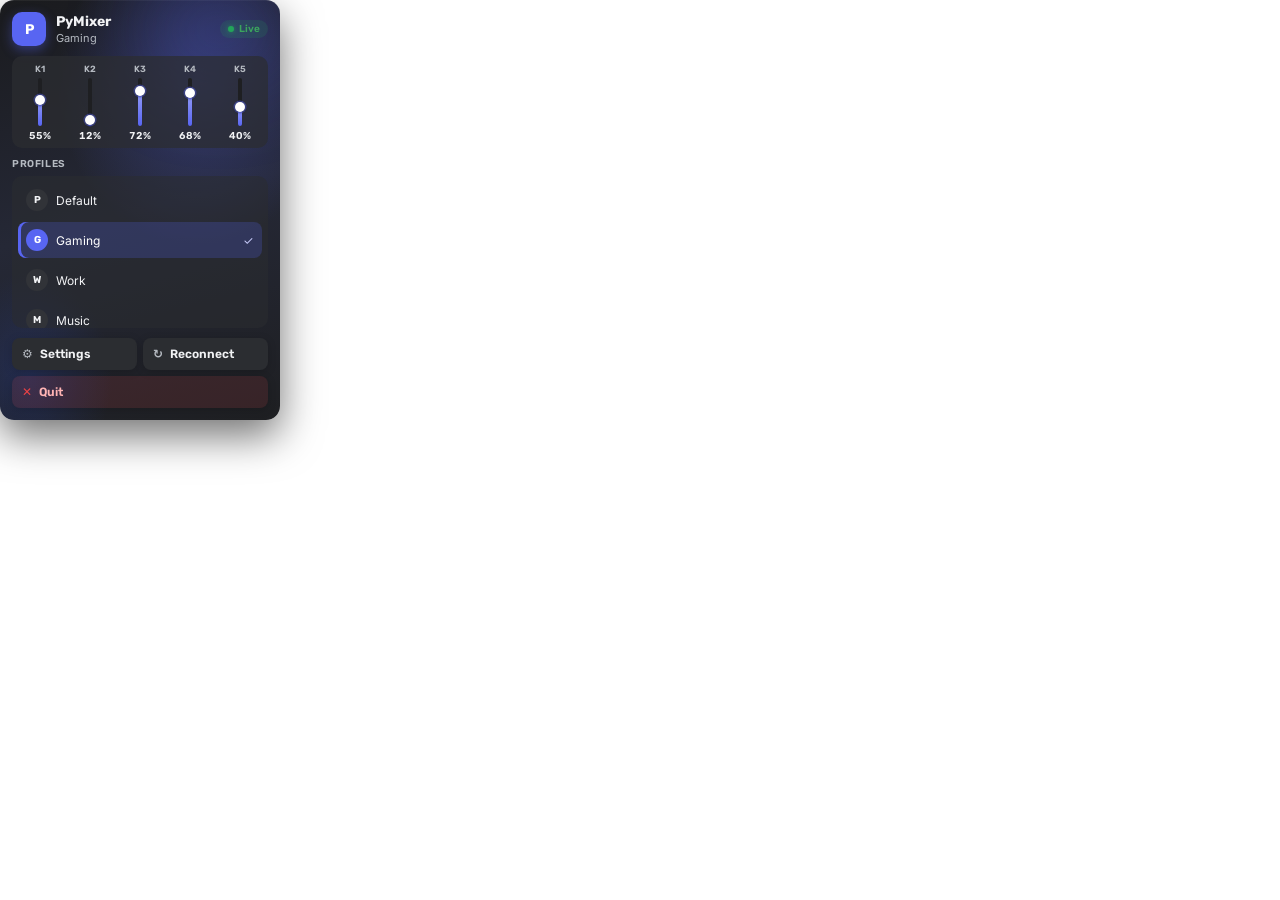
==== PyMixer/ui/tray_popup.html @ 5d304ef1 "Add Discord-dark tray popup, icon, and native menu fallback Left-click opens a frameless pywebview p" ====
<!DOCTYPE html>
<html lang="en">
<head>
  <meta charset="utf-8" />
  <meta name="viewport" content="width=device-width, initial-scale=1" />
  <title>PyMixer</title>
  <link rel="stylesheet" href="fonts.css" />
  <link rel="stylesheet" href="tray_popup.css" />
</head>
<body>
  <div class="popup" id="popup">
    <div class="blob"></div>
    <header class="head">
      <div class="mark">P</div>
      <div class="titles">
        <div class="name">PyMixer</div>
        <div class="profile" id="active-profile">Default</div>
      </div>
      <div class="pill" id="status-pill"><span class="dot"></span><span id="status-text">…</span></div>
    </header>

    <section class="levels" id="levels" aria-label="Live levels"></section>

    <section class="profiles">
      <div class="sec">Profiles</div>
      <div class="plist" id="profiles"></div>
    </section>

    <nav class="actions">
      <button type="button" class="act" id="btn-settings"><span class="g">⚙</span> Settings</button>
      <button type="button" class="act" id="btn-reconnect"><span class="g">↻</span> Reconnect</button>
      <button type="button" class="act danger" id="btn-quit"><span class="g">✕</span> Quit</button>
    </nav>
  </div>
  <script src="tray_popup.js"></script>
</body>
</html>
---- PyMixer/ui/fonts.css ----
@font-face {
  font-family: 'Inter';
  font-style: normal;
  font-weight: 400;
  font-display: swap;
  src: url(fonts/f2.ttf) format('truetype');
}
@font-face {
  font-family: 'Inter';
  font-style: normal;
  font-weight: 500;
  font-display: swap;
  src: url(fonts/f1.ttf) format('truetype');
}
@font-face {
  font-family: 'Inter';
  font-style: normal;
  font-weight: 600;
  font-display: swap;
  src: url(fonts/f0.ttf) format('truetype');
}
@font-face {
  font-family: 'Rubik';
  font-style: normal;
  font-weight: 400;
  font-display: swap;
  src: url(fonts/f5.ttf) format('truetype');
}
@font-face {
  font-family: 'Rubik';
  font-style: normal;
  font-weight: 500;
  font-display: swap;
  src: url(fonts/f6.ttf) format('truetype');
}
@font-face {
  font-family: 'Rubik';
  font-style: normal;
  font-weight: 600;
  font-display: swap;
  src: url(fonts/f3.ttf) format('truetype');
}
@font-face {
  font-family: 'Rubik';
  font-style: normal;
  font-weight: 700;
  font-display: swap;
  src: url(fonts/f4.ttf) format('truetype');
}
---- PyMixer/ui/tray_popup.css ----
* { box-sizing: border-box; margin: 0; padding: 0; }
:root {
  --rubik: "Rubik", system-ui, sans-serif;
  --inter: "Inter", system-ui, sans-serif;
  --deep: #1E1F22;
  --panel: #2B2D31;
  --base: #313338;
  --elev: #383A40;
  --blurple: #5865F2;
  --green: #23A55A;
  --text: #F2F3F5;
  --muted: #B5BAC1;
  --danger: #ed4245;
}
html, body {
  width: 100%; height: 100%;
  overflow: hidden;
  background: transparent;
  font-family: var(--inter);
  color: var(--text);
  user-select: none;
}
.popup {
  position: relative;
  width: 280px; height: 420px;
  margin: 0;
  border-radius: 14px;
  overflow: hidden;
  background:
    radial-gradient(ellipse 90% 70% at 70% 20%, rgba(88,101,242,0.32) 0%, transparent 55%),
    radial-gradient(ellipse 60% 50% at 10% 90%, rgba(40,70,180,0.28) 0%, transparent 50%),
    linear-gradient(165deg, #1a1b1e 0%, #252836 50%, #1e1f22 100%);
  box-shadow: 0 16px 40px rgba(0,0,0,0.55), inset 0 1px 0 rgba(255,255,255,0.05);
  display: flex; flex-direction: column; gap: 10px;
  padding: 12px;
}
.blob {
  position: absolute; width: 160px; height: 120px; right: -20px; top: -30px;
  background: rgba(88,101,242,0.22); filter: blur(40px); border-radius: 50%;
  pointer-events: none;
}
.head {
  position: relative; z-index: 1;
  display: flex; align-items: center; gap: 10px;
}
.mark {
  width: 34px; height: 34px; border-radius: 10px;
  background: var(--blurple); color: #fff;
  display: grid; place-items: center;
  font-family: var(--rubik); font-weight: 700; font-size: 14px;
  box-shadow: 0 4px 12px rgba(88,101,242,0.4);
  flex-shrink: 0;
}
.titles { flex: 1; min-width: 0; }
.name { font-family: var(--rubik); font-size: 14px; font-weight: 700; }
.profile { font-size: 11px; color: var(--muted); margin-top: 1px; white-space: nowrap; overflow: hidden; text-overflow: ellipsis; }
.pill {
  display: inline-flex; align-items: center; gap: 5px;
  background: rgba(35,165,90,0.15); color: #3ba55d;
  font-family: var(--rubik); font-size: 10px; font-weight: 600;
  padding: 3px 8px; border-radius: 999px; flex-shrink: 0;
}
.pill .dot { width: 6px; height: 6px; border-radius: 50%; background: var(--green); box-shadow: 0 0 5px rgba(35,165,90,0.7); }
.pill.off { background: rgba(237,66,69,0.15); color: #ed4245; }
.pill.off .dot { background: #ed4245; box-shadow: 0 0 5px rgba(237,66,69,0.7); }

.levels {
  position: relative; z-index: 1;
  display: grid; grid-template-columns: repeat(5, 1fr); gap: 6px;
  background: rgba(43,45,49,0.72); border-radius: 10px; padding: 8px 6px 6px;
}
.lvl {
  display: flex; flex-direction: column; align-items: center; gap: 4px;
}
.lvl .t { font-family: var(--rubik); font-size: 9px; color: var(--muted); font-weight: 600; }
.bar {
  width: 4px; height: 48px; border-radius: 2px; background: var(--deep); position: relative;
  pointer-events: none;
}
.bar .fill {
  position: absolute; left: 0; right: 0; bottom: 0; border-radius: 2px;
  background: linear-gradient(180deg, #949cf7 0%, var(--blurple) 100%);
}
.bar .knob {
  position: absolute; left: 50%; width: 10px; height: 10px; margin-left: -5px;
  border-radius: 50%; background: #fff;
  box-shadow: 0 1px 3px rgba(0,0,0,0.4), 0 0 0 1.5px rgba(88,101,242,0.45);
}
.lvl .p { font-family: var(--rubik); font-size: 10px; font-weight: 600; font-variant-numeric: tabular-nums; }
.lvl .p.dim { color: var(--muted); font-weight: 500; opacity: 0.75; }

.profiles { position: relative; z-index: 1; flex: 1; min-height: 0; display: flex; flex-direction: column; }
.sec {
  font-family: var(--rubik); font-size: 10px; font-weight: 600;
  letter-spacing: 0.06em; text-transform: uppercase; color: var(--muted);
  margin-bottom: 6px;
}
.plist {
  flex: 1; overflow-y: auto; display: flex; flex-direction: column; gap: 4px;
  background: rgba(43,45,49,0.55); border-radius: 10px; padding: 6px;
}
.pitem {
  display: flex; align-items: center; gap: 8px;
  border: none; background: transparent; color: var(--text);
  font-family: var(--inter); font-size: 12px; text-align: left;
  padding: 7px 8px; border-radius: 8px; cursor: pointer; width: 100%;
}
.pitem:hover { background: var(--elev); }
.pitem.active {
  background: rgba(88,101,242,0.22); color: #fff;
  box-shadow: inset 3px 0 0 var(--blurple);
}
.pitem .ico {
  width: 22px; height: 22px; border-radius: 50%;
  background: var(--base); display: grid; place-items: center;
  font-family: var(--rubik); font-size: 10px; font-weight: 700; flex-shrink: 0;
}
.pitem.active .ico { background: var(--blurple); }
.pitem .lab { flex: 1; min-width: 0; white-space: nowrap; overflow: hidden; text-overflow: ellipsis; }
.pitem .check { color: var(--blurple); font-size: 12px; opacity: 0; }
.pitem.active .check { opacity: 1; color: #c9cdfb; }

.actions {
  position: relative; z-index: 1;
  display: grid; grid-template-columns: 1fr 1fr; gap: 6px;
}
.act {
  border: none; border-radius: 8px; cursor: pointer;
  background: var(--panel); color: var(--text);
  font-family: var(--rubik); font-size: 12px; font-weight: 600;
  padding: 9px 10px; text-align: left;
  box-shadow: 0 2px 8px rgba(0,0,0,0.18);
}
.act:hover { filter: brightness(1.08); background: var(--elev); }
.act .g { color: var(--muted); margin-right: 4px; }
.act.danger { grid-column: 1 / -1; background: rgba(237,66,69,0.12); color: #ffb4b4; }
.act.danger:hover { background: rgba(237,66,69,0.22); }
.act.danger .g { color: #ed4245; }
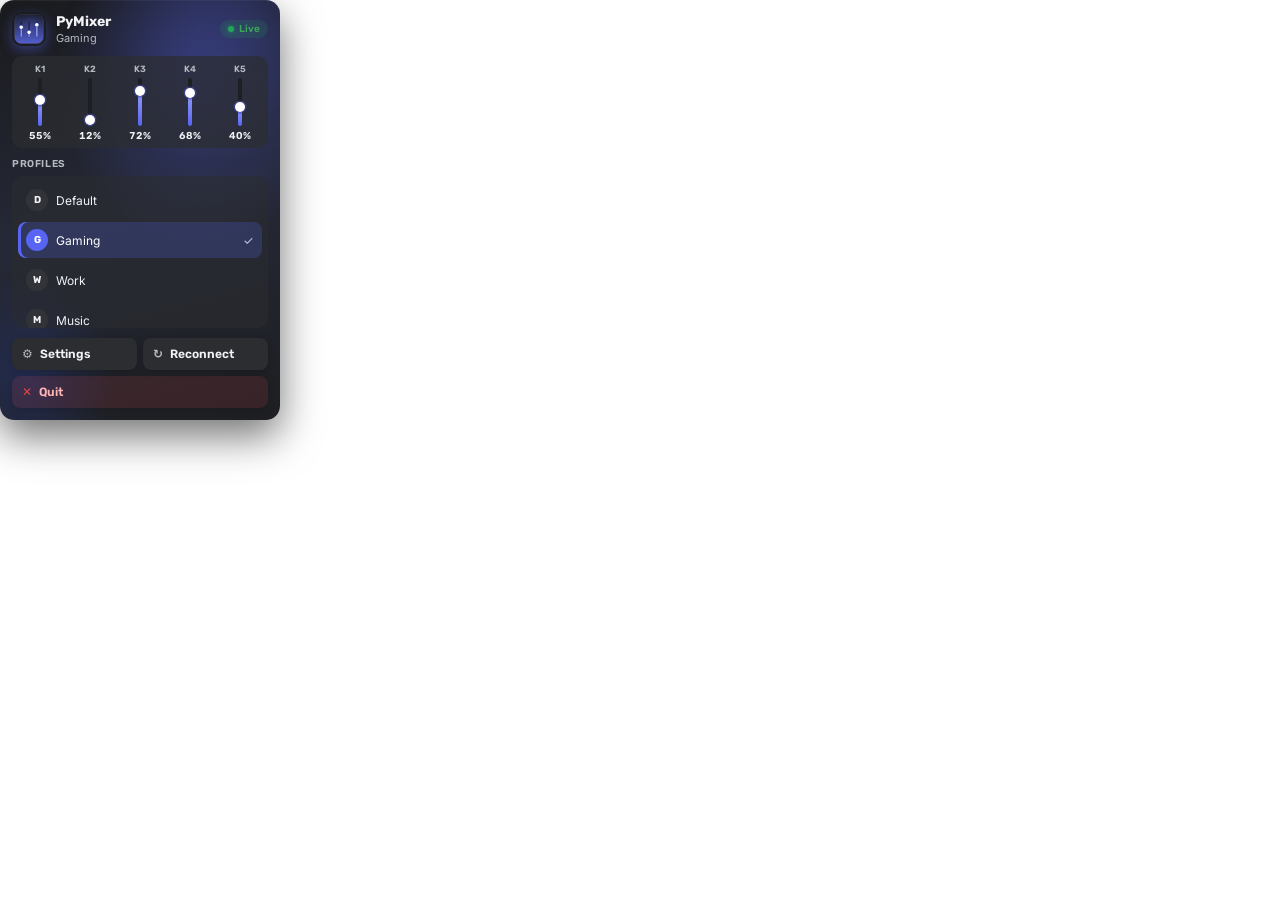
==== commit 8a8a0802: "Clarify profiles rail and use real app icon in tray popup Remove the home/logo P badges from the set" ====
--- a/PyMixer/ui/tray_popup.html
+++ b/PyMixer/ui/tray_popup.html
@@ -11,7 +11,7 @@
   <div class="popup" id="popup">
     <div class="blob"></div>
     <header class="head">
-      <div class="mark">P</div>
+      <img class="mark" src="icon.png" width="34" height="34" alt="PyMixer" />
       <div class="titles">
         <div class="name">PyMixer</div>
         <div class="profile" id="active-profile">Default</div>
--- a/PyMixer/ui/tray_popup.css
+++ b/PyMixer/ui/tray_popup.css
@@ -45,11 +45,10 @@
 }
 .mark {
   width: 34px; height: 34px; border-radius: 10px;
-  background: var(--blurple); color: #fff;
-  display: grid; place-items: center;
-  font-family: var(--rubik); font-weight: 700; font-size: 14px;
+  display: block; object-fit: cover;
   box-shadow: 0 4px 12px rgba(88,101,242,0.4);
   flex-shrink: 0;
+  background: transparent;
 }
 .titles { flex: 1; min-width: 0; }
 .name { font-family: var(--rubik); font-size: 14px; font-weight: 700; }
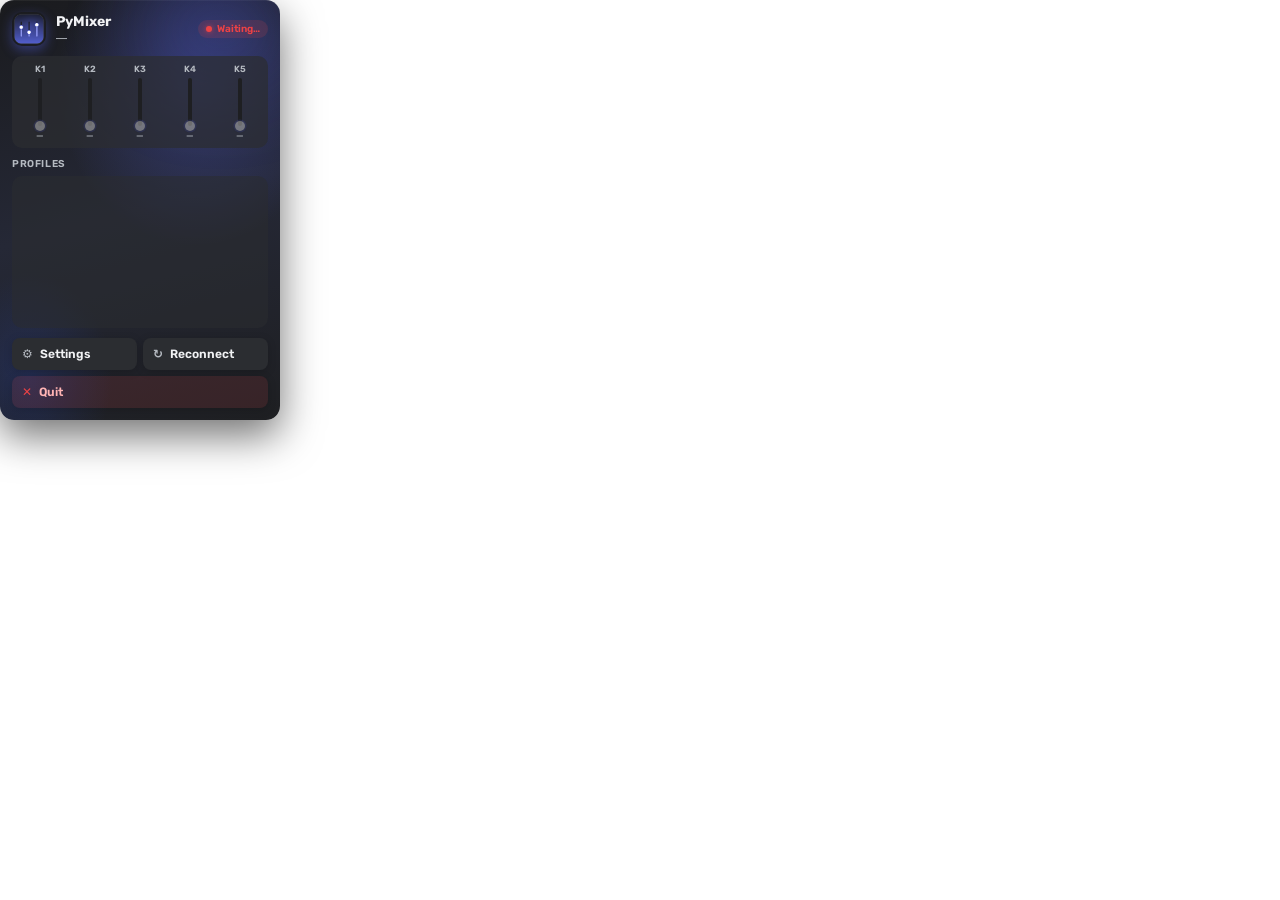
==== commit 2af65347: "Release v1.4.2: optional Virtual controller for public app Settings toggle (default off, saved on Sa" ====
--- a/PyMixer/ui/tray_popup.html
+++ b/PyMixer/ui/tray_popup.html
@@ -27,6 +27,7 @@
     </section>
 
     <nav class="actions">
+      <button type="button" class="act" id="btn-controller" hidden><span class="g">🎛</span> Virtual controller</button>
       <button type="button" class="act" id="btn-settings"><span class="g">⚙</span> Settings</button>
       <button type="button" class="act" id="btn-reconnect"><span class="g">↻</span> Reconnect</button>
       <button type="button" class="act danger" id="btn-quit"><span class="g">✕</span> Quit</button>
